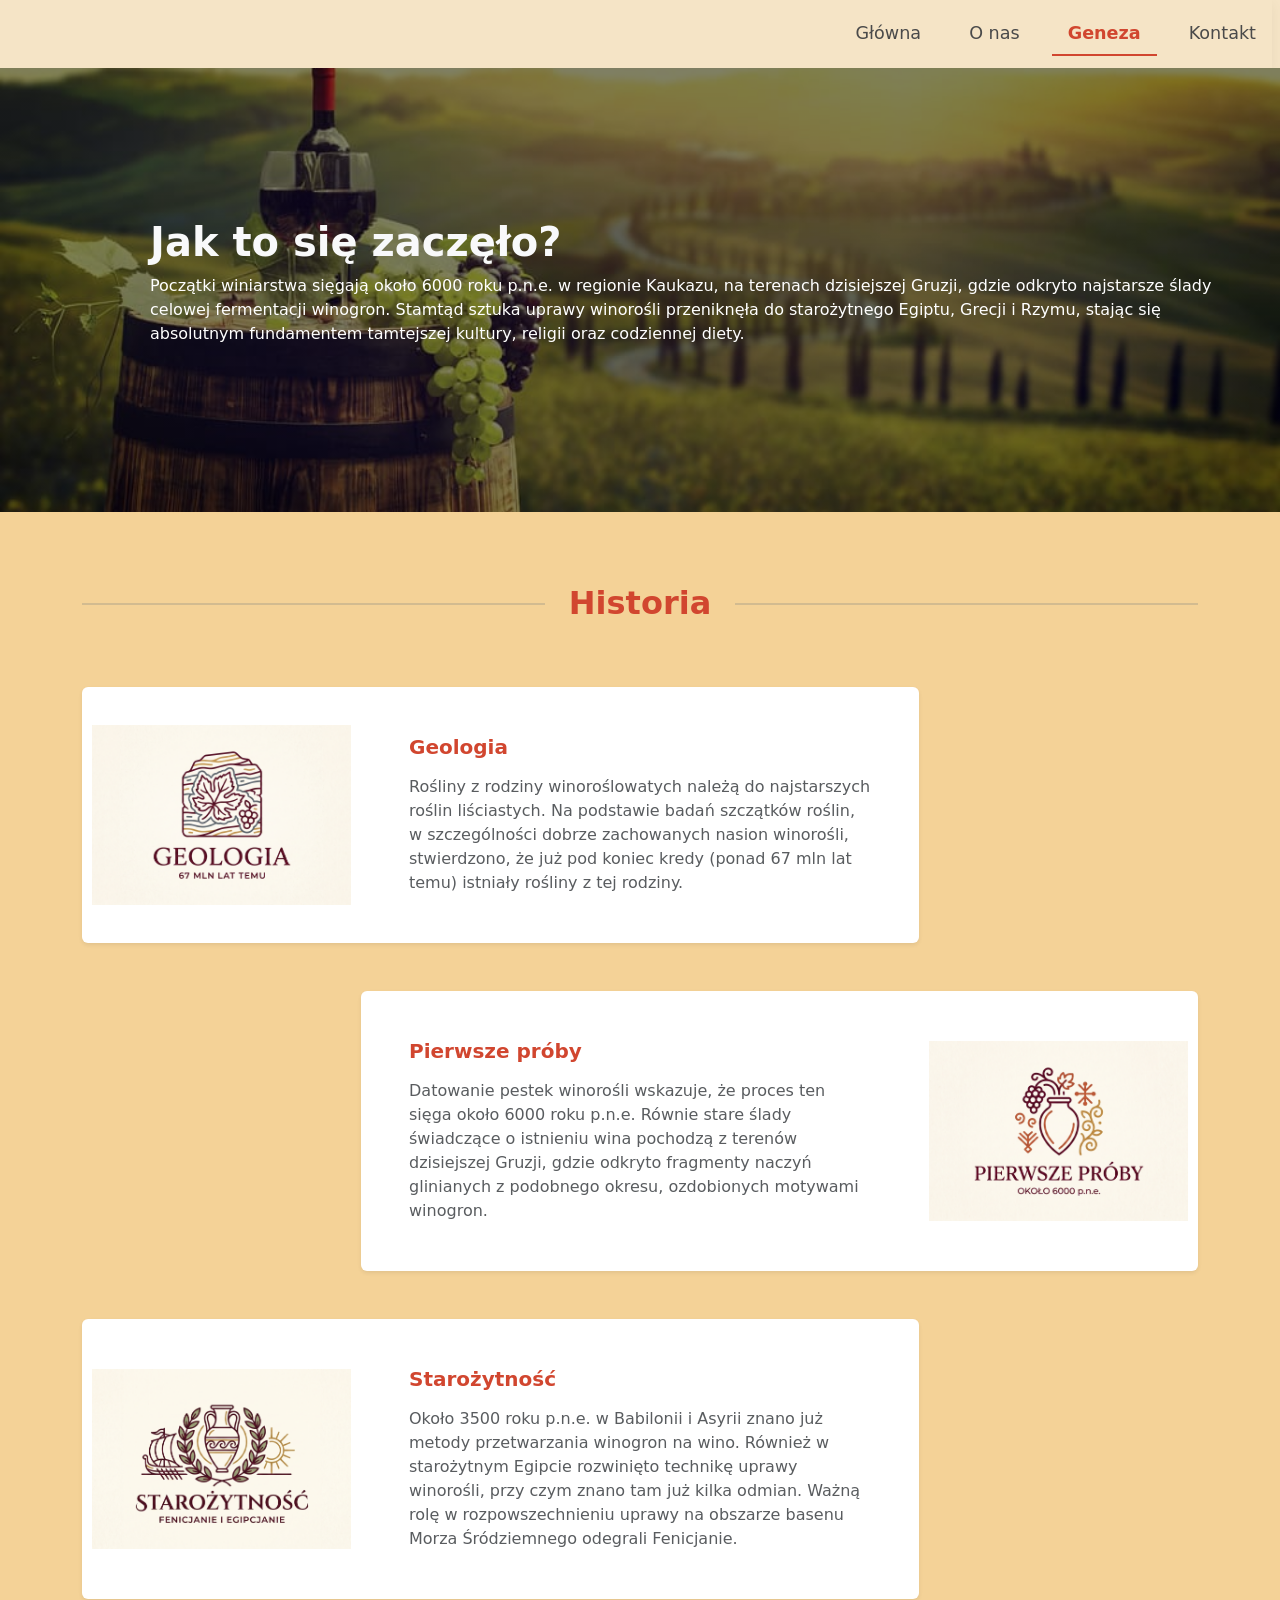
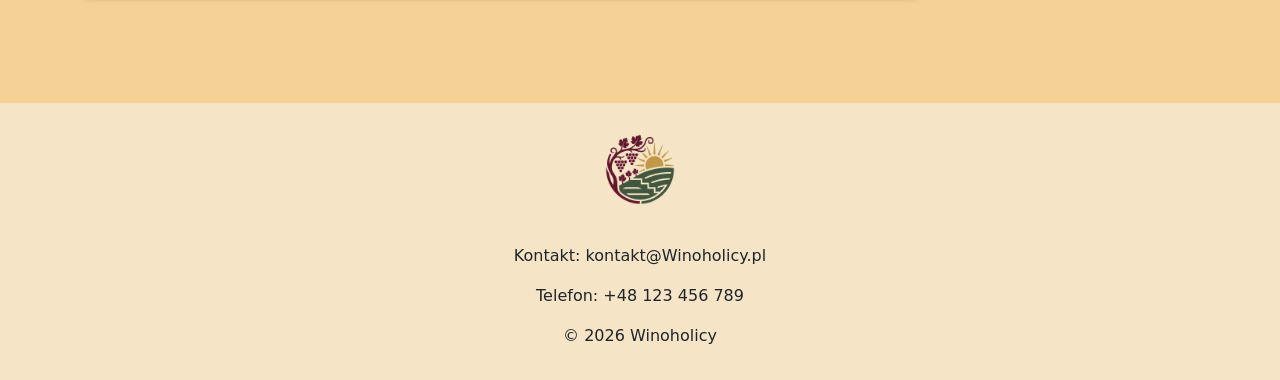
==== geneza.html @ 190cb40e "Add files via upload" ====
<!DOCTYPE html>
<html lang="pl">
<head>
    <meta charset="UTF-8">
    <meta name="viewport" content="width=device-width, initial-scale=1.0">
    <title>Geneza</title>
    <link href="https://cdn.jsdelivr.net/npm/bootstrap@5/dist/css/bootstrap.min.css" rel="stylesheet">
    <link rel="stylesheet" href="styl.css">

</head>
<body>

<nav class="nawigacja-glowna body-colors me-2">
    <ul class="nav justify-content-end nav-underline text-dark-emphasis">
        <li class="nav-item">
            <a class="nav-link  text-dark"  href="Untitled-2.html">Główna</a>
        </li>
        <li class="nav-item">
            <a class="nav-link text-dark" href="O nas.html">O nas</a>
        </li>
        <li class="nav-item ">
            <a class="nav-link text-dark active" href="geneza.html">Geneza</a>
        </li>
        <li class="nav-item">
            <a class="nav-link text-dark" href="Kontakt.html">Kontakt</a>
        </li>
    </ul>
</nav>

<header class="naglowek2">
    <section class="kontener">
        <article class="tresc">
            <h1 class="fs-1 fw-bold text-light">Jak to się zaczęło?</h1>
            <p class="text-wrap" style="width: 67rem;">
                Początki winiarstwa sięgają około 6000 roku p.n.e. w regionie Kaukazu, na terenach dzisiejszej Gruzji, gdzie odkryto najstarsze ślady celowej fermentacji winogron. Stamtąd sztuka uprawy winorośli przeniknęła do starożytnego Egiptu, Grecji i Rzymu, stając się absolutnym fundamentem tamtejszej kultury, religii oraz codziennej diety.
            </p>
        </article>
    </section>
</header>

<section id="wina" class="py-5">
    <div class="container py-4">
        
        <div class="text-center mb-5 d-flex align-items-center">
            <div class="flex-grow-1 border-bottom border-2 border-secondary opacity-25"></div>
            <h2 class="tekst-wino fw-bold mx-4 mb-0">Historia</h2>
            <div class="flex-grow-1 border-bottom border-2 border-secondary opacity-25"></div>
        </div>

        <div class="col-md-9 py-3 mb-3">
            <div class="card h-100 karta-wina border-0 shadow-sm overflow-hidden">
                <div class="row g-0 align-items-center h-100">
                    <div class="col-md-4">
                        <img src="img/ikona1.png" class="img-fluid w-100 h-100 dopasuj" style="min-height: 200px;" alt="Geologia">
                    </div>
                    <div class="col-md-8">
                        <div class="card-body text-start p-4 p-md-5">
                            <h5 class="card-title fw-bold tekst-wino mb-3">Geologia</h5>
                            <p class="card-text text-muted mb-0">Rośliny z rodziny winoroślowatych należą do najstarszych roślin liściastych. Na podstawie badań szczątków roślin, w szczególności dobrze zachowanych nasion winorośli, stwierdzono, że już pod koniec kredy (ponad 67 mln lat temu) istniały rośliny z tej rodziny.</p>
                        </div>
                    </div>
                </div>
            </div>
        </div>

        <div class="col-md-9 py-3 mb-3 ms-auto">
            <div class="card h-100 karta-wina border-0 shadow-sm overflow-hidden">
                <div class="row g-0 align-items-center h-100 flex-md-row-reverse">
                    <div class="col-md-4">
                        <img src="img/ikona2.png" class="img-fluid w-100 h-100 dopasuj" style="min-height: 200px;" alt="Pierwsze wina">
                    </div>
                    <div class="col-md-8">
                        <div class="card-body text-start p-4 p-md-5">
                            <h5 class="card-title fw-bold tekst-wino mb-3">Pierwsze próby</h5>
                            <p class="card-text text-muted mb-0">Datowanie pestek winorośli wskazuje, że proces ten sięga około 6000 roku p.n.e. Równie stare ślady świadczące o istnieniu wina pochodzą z terenów dzisiejszej Gruzji, gdzie odkryto fragmenty naczyń glinianych z podobnego okresu, ozdobionych motywami winogron.</p>
                        </div>
                    </div>
                </div>
            </div>
        </div>

        <div class="col-md-9 py-3 mb-3">
            <div class="card h-100 karta-wina border-0 shadow-sm overflow-hidden">
                <div class="row g-0 align-items-center h-100">
                    <div class="col-md-4">
                        <img src="img/ikona3.png" class="img-fluid w-100 h-100 dopasuj" style="min-height: 200px;" alt="Starożytność">
                    </div>
                    <div class="col-md-8">
                        <div class="card-body text-start p-4 p-md-5">
                            <h5 class="card-title fw-bold tekst-wino mb-3">Starożytność</h5>
                            <p class="card-text text-muted mb-0">Około 3500 roku p.n.e. w Babilonii i Asyrii znano już metody przetwarzania winogron na wino. Również w starożytnym Egipcie rozwinięto technikę uprawy winorośli, przy czym znano tam już kilka odmian. Ważną rolę w rozpowszechnieniu uprawy na obszarze basenu Morza Śródziemnego odegrali Fenicjanie.</p>
                        </div>
                    </div>
                </div>
            </div>
        </div>

    </div>
</section>




<footer class="d-block text-center py-3 md-4">
    <img src="img/logowino.png" alt="Logo Winiarni" class="footer-logo">

    <p >Kontakt: kontakt@Winoholicy.pl</p>
    <p>Telefon: +48 123 456 789</p>
    <p>&copy; 2026 Winoholicy</p>
</footer>
</body>
</html>
---- styl.css ----
.naglowek1 {
    background-image: linear-gradient(rgba(0, 0, 0, 0.5), rgba(0, 0, 0, 0.5)), url('img/puzzle-castorland-4000-pieces-vineyard-village.png');
    background-size: cover;
    background-position: center;
    color: white;
    padding: 150px;
}
.naglowek2 {
    background-image: linear-gradient(rgba(0, 0, 0, 0.5), rgba(0, 0, 0, 0.5)), url('img/winogrona.png');
    background-size: cover;
    background-position: center;
    color: white;
    padding: 150px;
}

.naglowek3 {
    background-image: linear-gradient(rgba(0, 0, 0, 0.5), rgba(0, 0, 0, 0.5)), url('img/trio.jpg');
    background-size: cover;
    background-position: center;
    color: white;
    padding: 150px;
}
.naglowek4{
    background-image: linear-gradient(rgba(0, 0, 0, 0.5), rgba(0, 0, 0, 0.5)), url('img/winiarnia 2.png');
    background-size: cover;
    background-position: center;
    color: white;
    padding: 150px; 
}

body {
    background-color: rgb(245, 228, 198);
}
#wina{
    background-color: rgb(244, 210, 151) ;
}

.karta-wina:hover {
    transform: scale(1.02);
    transition: 0.3s ease-in-out;
    box-shadow: 0 10px 20px rgba(0,0,0,0.1);
}
.karta-formularz{
    box-shadow: 0 10px 20px rgba(0,0,0,0.1);
    background-color:  rgb(244, 210, 151);
    padding: 20px;

}

#floatingTextarea {
    height: 200px !important;
}
.tekst-wino {
    color: #D1462F !important;
}
.tlo-wino {
    background-color: #D1462F !important;
}

.przycisk-wino:hover {
    background-color: #ae3d29;
    color: white;
}
.footer-logo {
    width: 100px;
    height: auto;
    display: block;
    margin-left: auto;
    margin-right: auto;
    margin-bottom: 25px;
    border-radius: 50%;
}
.dopasuj {
    object-fit: cover;
    object-position: center;
    padding: 10px;
}

.nawigacja-glowna {
    background-color: rgb(245, 228, 198) !important;
    box-shadow: 0 4px 12px rgba(0, 0, 0, 0.05);
    padding: 12px 0;
}

.nawigacja-glowna .nav-link {
    color: #4a4a4a !important;
    font-weight: 500;
    font-size: 1.1rem;
    padding: 8px 16px !important;
    transition: color 0.2s ease-in-out;
}

.nawigacja-glowna .nav-link:hover,
.nawigacja-glowna .nav-link.active {
    color: #D1462F !important;
}

.navbar-toggler {
    border: 2px solid #D1462F !important;
    padding: 6px 10px;
}

.navbar-toggler-icon {
    filter: invert(34%) sepia(85%) saturate(1914%) hue-rotate(345deg) brightness(86%) contrast(89%);
}

.navbar-toggler:focus {
    box-shadow: 0 0 0 0.25rem rgba(209, 70, 47, 0.25) !important;
}

@media (max-width: 767.98px) {
    .nawigacja-glowna .navbar-nav {
        padding-top: 15px;
        text-align: center;
    }
    .nawigacja-glowna .nav-link {
        border-bottom: 1px solid rgba(209, 70, 47, 0.1);
    }
}
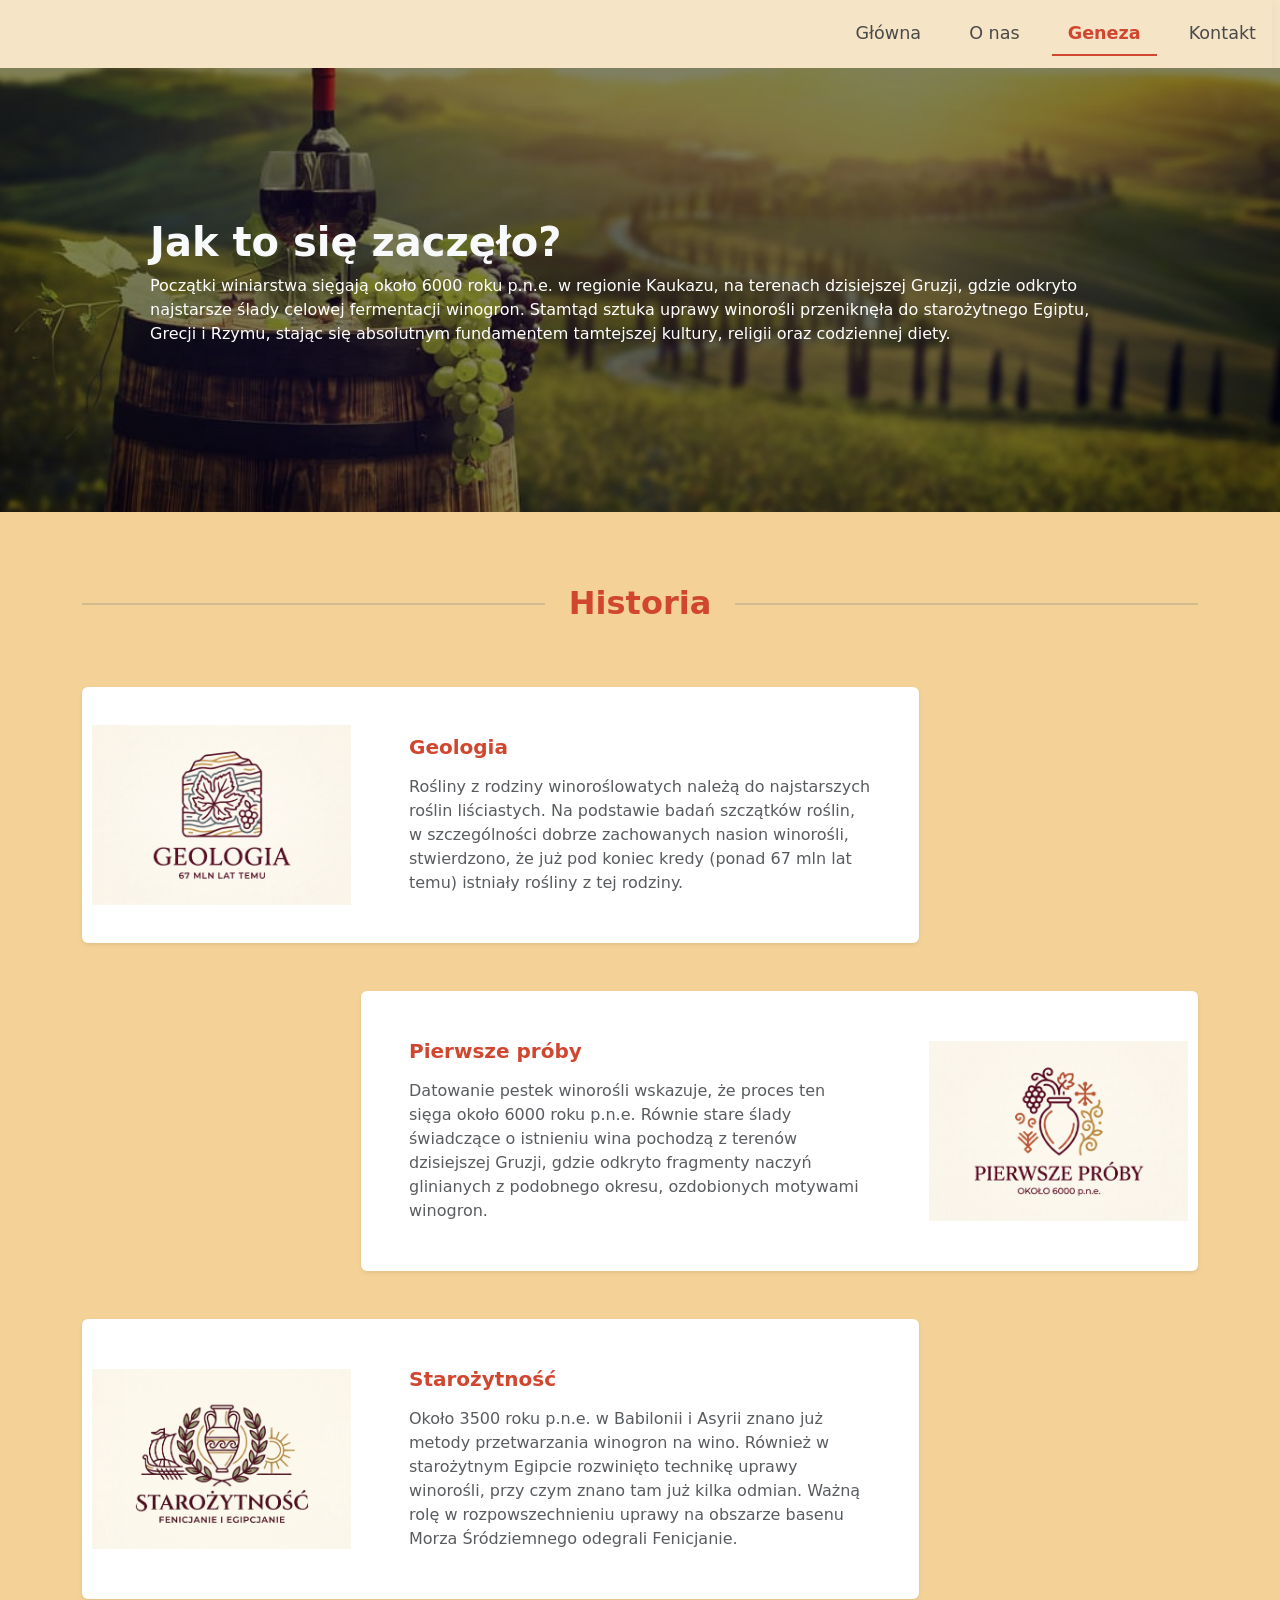
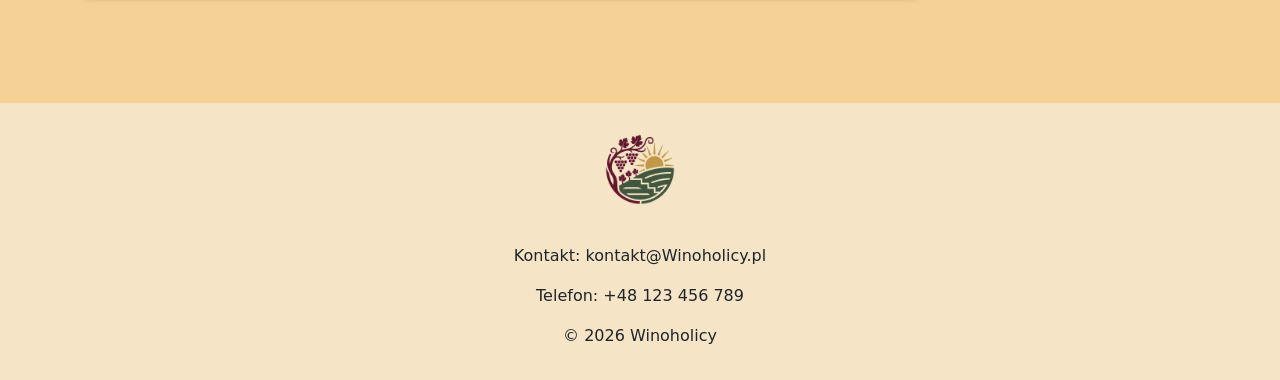
==== commit 0a933506: "Fix HTML formatting and structure" ====
--- a/geneza.html
+++ b/geneza.html
@@ -13,7 +13,7 @@
 <nav class="nawigacja-glowna body-colors me-2">
     <ul class="nav justify-content-end nav-underline text-dark-emphasis">
         <li class="nav-item">
-            <a class="nav-link  text-dark"  href="Untitled-2.html">Główna</a>
+            <a class="nav-link  text-dark"  href="index.html">Główna</a>
         </li>
         <li class="nav-item">
             <a class="nav-link text-dark" href="O nas.html">O nas</a>
@@ -31,7 +31,7 @@
     <section class="kontener">
         <article class="tresc">
             <h1 class="fs-1 fw-bold text-light">Jak to się zaczęło?</h1>
-            <p class="text-wrap" style="width: 67rem;">
+            <p class="text-wrap" style="max-width: 67rem;">
                 Początki winiarstwa sięgają około 6000 roku p.n.e. w regionie Kaukazu, na terenach dzisiejszej Gruzji, gdzie odkryto najstarsze ślady celowej fermentacji winogron. Stamtąd sztuka uprawy winorośli przeniknęła do starożytnego Egiptu, Grecji i Rzymu, stając się absolutnym fundamentem tamtejszej kultury, religii oraz codziennej diety.
             </p>
         </article>
@@ -109,4 +109,4 @@
     <p>&copy; 2026 Winoholicy</p>
 </footer>
 </body>
-</html>+</html>
--- a/styl.css
+++ b/styl.css
@@ -21,7 +21,7 @@
     padding: 150px;
 }
 .naglowek4{
-    background-image: linear-gradient(rgba(0, 0, 0, 0.5), rgba(0, 0, 0, 0.5)), url('img/winiarnia 2.png');
+    background-image: linear-gradient(rgba(0, 0, 0, 0.5), rgba(0, 0, 0, 0.5)), url('img/winiarnia_2.png');
     background-size: cover;
     background-position: center;
     color: white;
@@ -116,4 +116,4 @@
     .nawigacja-glowna .nav-link {
         border-bottom: 1px solid rgba(209, 70, 47, 0.1);
     }
-}+}
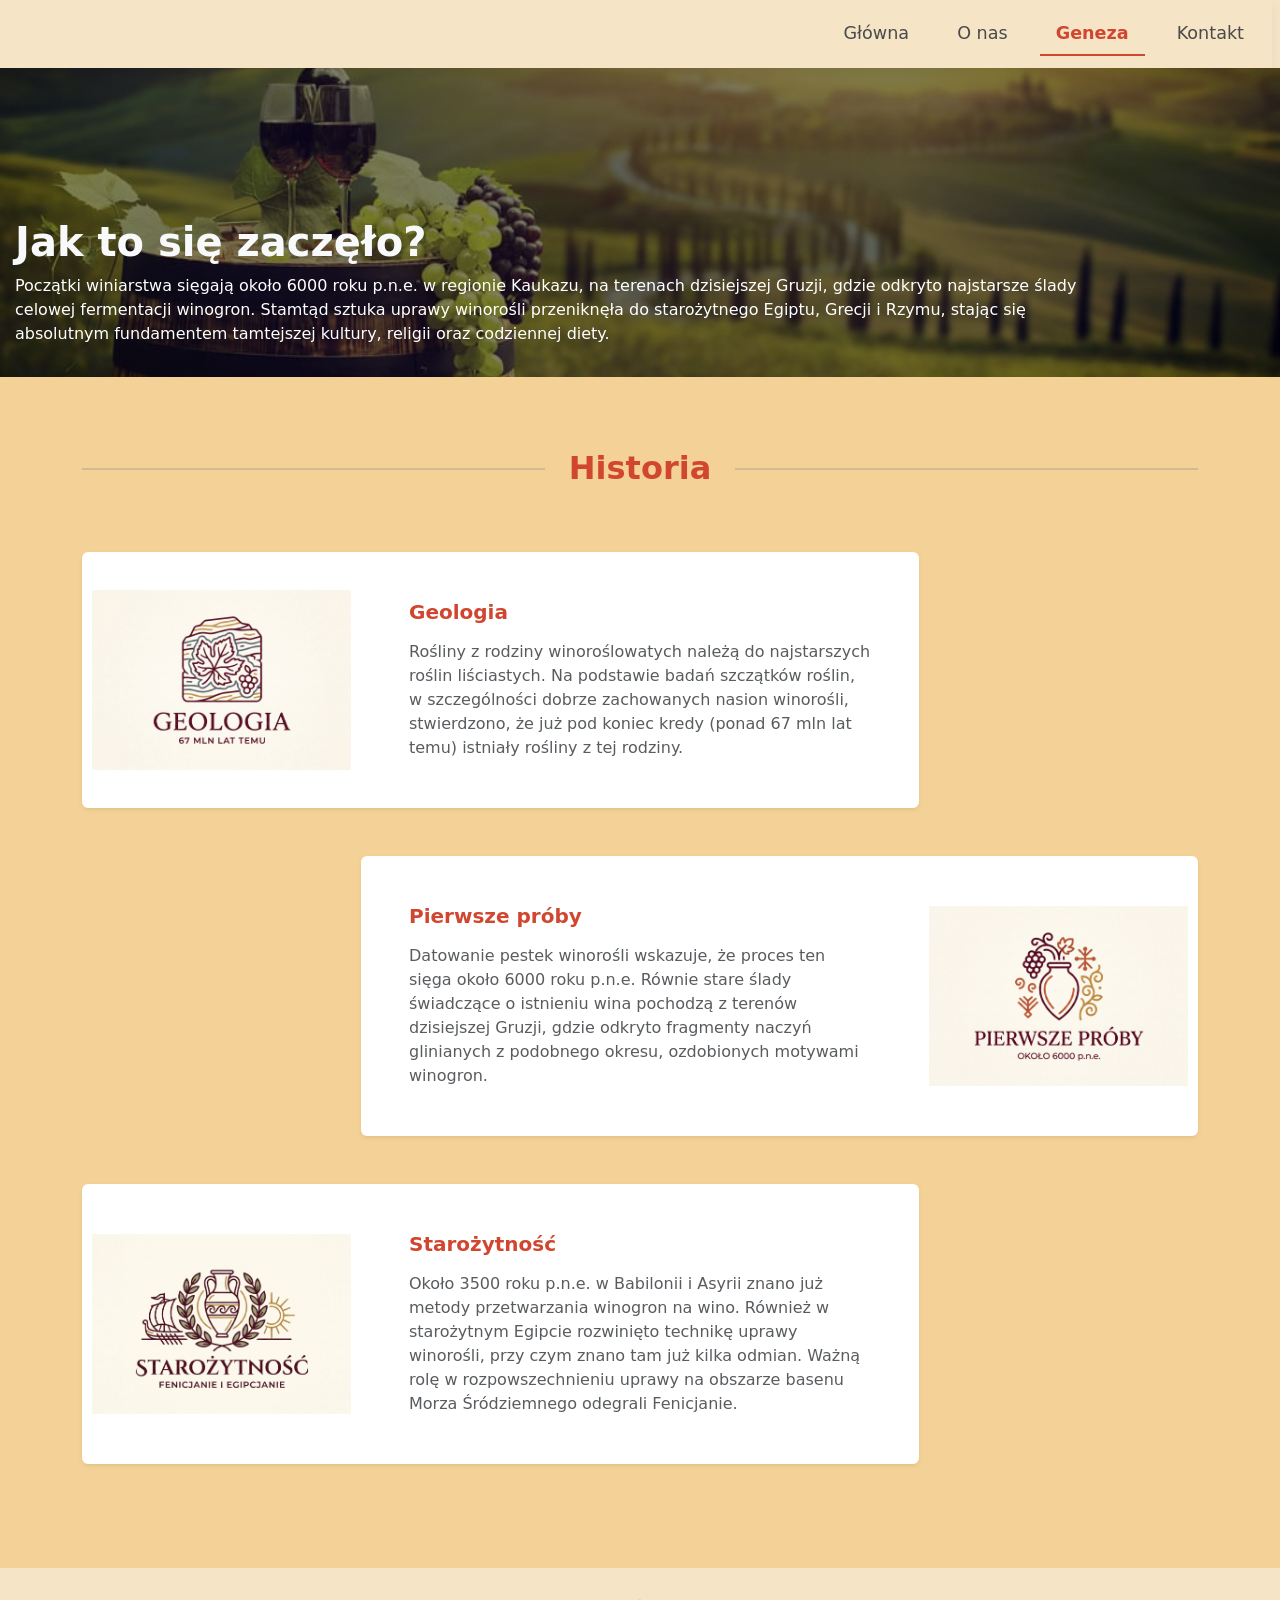
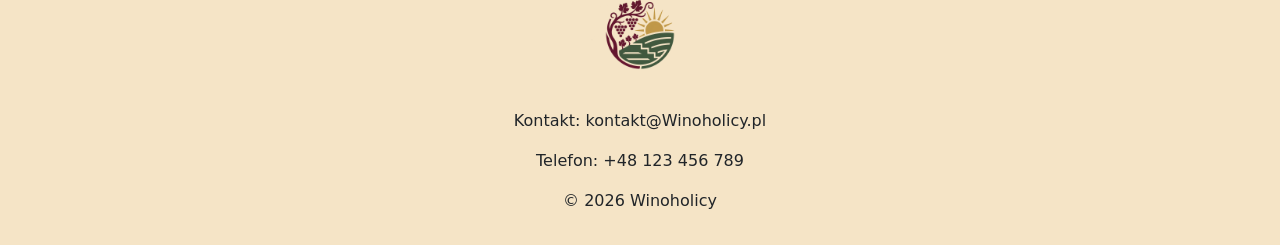
==== commit 595fa679: "Refactor HTML structure and update navbar" ====
--- a/geneza.html
+++ b/geneza.html
@@ -9,24 +9,29 @@
 
 </head>
 <body>
-
-<nav class="nawigacja-glowna body-colors me-2">
-    <ul class="nav justify-content-end nav-underline text-dark-emphasis">
-        <li class="nav-item">
-            <a class="nav-link  text-dark"  href="index.html">Główna</a>
-        </li>
-        <li class="nav-item">
-            <a class="nav-link text-dark" href="O nas.html">O nas</a>
-        </li>
-        <li class="nav-item ">
-            <a class="nav-link text-dark active" href="geneza.html">Geneza</a>
-        </li>
-        <li class="nav-item">
-            <a class="nav-link text-dark" href="Kontakt.html">Kontakt</a>
-        </li>
-    </ul>
+<nav class="navbar navbar-expand-md nawigacja-glowna body-colors me-2">
+    <div class="container-fluid justify-content-end">
+        <button class="navbar-toggler" type="button" data-bs-toggle="collapse" data-bs-target="#navbarNav">
+            <span class="navbar-toggler-icon"></span>
+        </button>
+        <div class="collapse navbar-collapse justify-content-end" id="navbarNav">
+            <ul class="navbar-nav nav justify-content-end nav-underline text-dark-emphasis">
+                <li class="nav-item">
+                    <a class="nav-link text-dark" href="index.html">Główna</a>
+                </li>
+                <li class="nav-item">
+                    <a class="nav-link text-dark" href="O nas.html">O nas</a>
+                </li>
+                <li class="nav-item">
+                    <a class="nav-link text-dark active" href="geneza.html">Geneza</a>
+                </li>
+                <li class="nav-item">
+                    <a class="nav-link text-dark" href="Kontakt.html">Kontakt</a>
+                </li>
+            </ul>
+        </div>
+    </div>
 </nav>
-
 <header class="naglowek2">
     <section class="kontener">
         <article class="tresc">
--- a/styl.css
+++ b/styl.css
@@ -3,14 +3,14 @@
     background-size: cover;
     background-position: center;
     color: white;
-    padding: 150px;
+    padding: 150px 15px 15px;
 }
 .naglowek2 {
     background-image: linear-gradient(rgba(0, 0, 0, 0.5), rgba(0, 0, 0, 0.5)), url('img/winogrona.png');
     background-size: cover;
     background-position: center;
     color: white;
-    padding: 150px;
+    padding: 150px 15px 15px;
 }
 
 .naglowek3 {
@@ -18,14 +18,14 @@
     background-size: cover;
     background-position: center;
     color: white;
-    padding: 150px;
+    padding: 150px 15px 15px;
 }
 .naglowek4{
     background-image: linear-gradient(rgba(0, 0, 0, 0.5), rgba(0, 0, 0, 0.5)), url('img/winiarnia_2.png');
     background-size: cover;
     background-position: center;
     color: white;
-    padding: 150px; 
+    padding: 150px 15px 15px; 
 }
 
 body {
